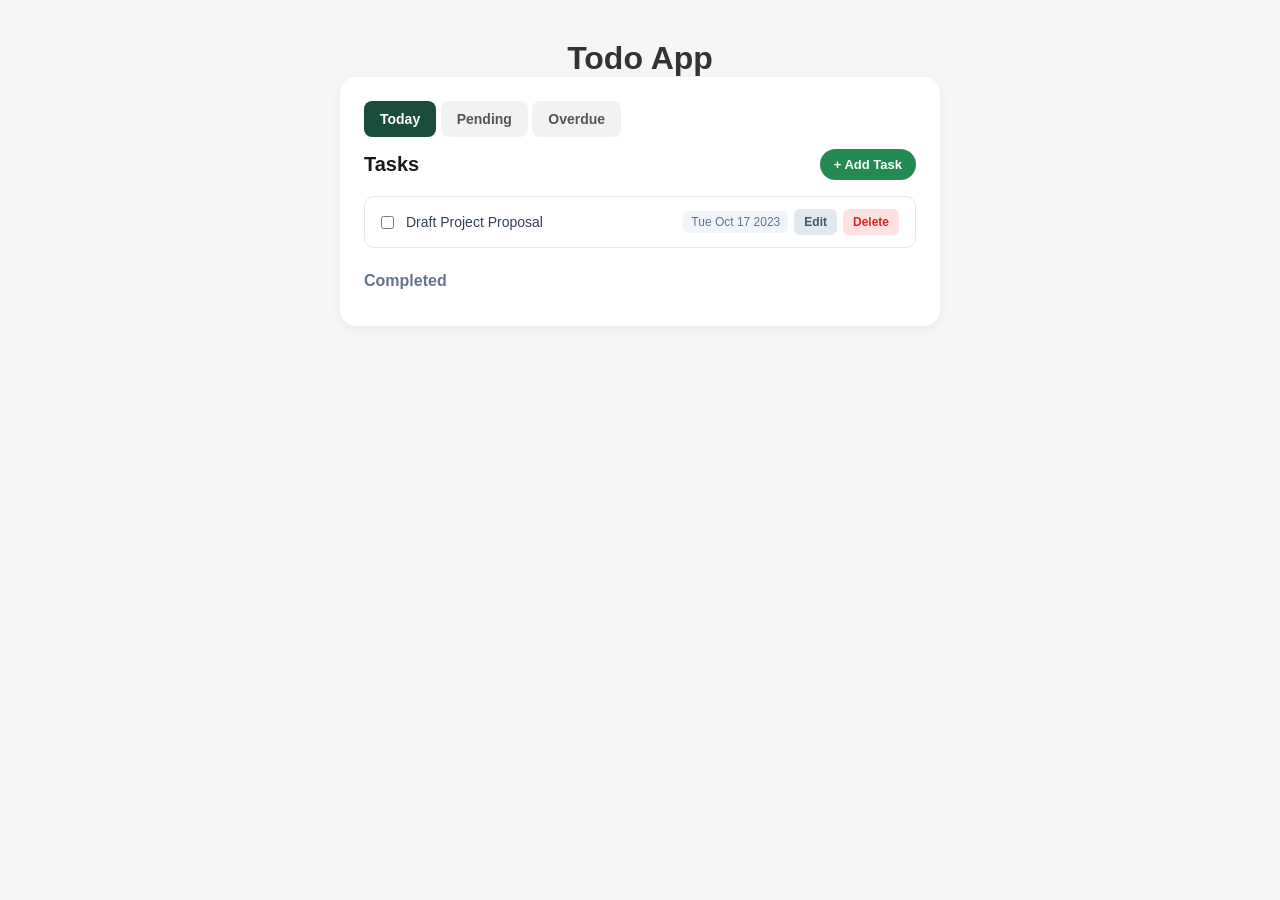
==== index.html @ 11317699 "Todo-App V1" ====
<!DOCTYPE html>
<html lang="en">
<head>
    <meta charset="UTF-8">
    <meta name="viewport" content="width=device-width, initial-scale=1.0">
    <title>To Do & Task Tracker App </title>
    <link rel="stylesheet" href="style.css">
</head>
<body>
    <header> 
        <h1>Todo App</h1>
    </header>
    <main>
        <nav class="filter_tabs">
            <button type="button" class="tab_btn active">Today</button>
            <button type="button" class=" tab_btn">Pending</button>
            <button type="button" class="tab_btn">Overdue</button>
        </nav>
        <section class="tasks_container">
            <div class="tasks_header">
            <h2>Tasks</h2>
            <button type="button" id="add_task_btn">+ Add Task</button>
            </div>
            <ul id="task_list">  
                <li>
                    <input type="checkbox">
                    <span>Draft Project Proposal </span>
                    <time>Tue Oct 17 2023</time>
                    <button type="button" class="edit_btn">Edit</button>
                    <button type="button" class="delete_btn">Delete</button>    
                </li>
            </ul>
        </section>
        <section class="completed_section">
            <h3>Completed</h3>
            <ul id="completed_list">
            </ul>
        </section>
    </main>

</body>
</html>
---- style.css ----
*{
    margin: 0;
    padding: 0;
    box-sizing: border-box;
}

body {
    font-family:'Segoe UI', Tahoma, Geneva, Verdana, sans-serif;
    background-color: #f4f7f6;
    color: #333333;
    display: flex;
    flex-direction: column;
    align-items: center;
    padding: 40px 20px;
}

main{
    background-color: #ffffff;
    width: 100%;
    max-width: 600px;
    border-radius: 16px;
    padding: 24px;
    box-shadow: 0 4px 12px rgba(0, 0, 0, 0.05);
}

.fiter_tabs{
    display:flex;
    gap:12px;
    margin-bottom: 24px;
}

.tab_btn{
    flex: 1; 
    padding: 10px 16px; 
    border: none; 
    border-radius: 8px; 
    background-color: #f1f3f2; 
    color: #555555; 
    font-size: 14px; 
    font-weight: 600; 
    cursor: pointer; 
    transition: all 0.2s ease;
}

.tab_btn.active {
    background-color: #1a4d3a; 
    color: #ffffff; 
}

.tasks_header{
    display: flex;
    justify-content: space-between; /* Başlığı sola, butonu sağa yaslar */
    align-items: center; /* İkisini dikeyde ortalar */
    margin-top: 12px;
    margin-bottom: 16px;
}

.tasks_header h2 {
    font-size: 20px;
    font-weight: 700;
    color: #1a1a1a;
}

#add_task_btn {
    display: flex;
    align-items: center;
    gap: 6px; 
    background-color: #248a52; 
    color: #ffffff; 
    padding: 8px 14px; 
    border: none;
    border-radius: 20px; 
    font-size: 13px;
    font-weight: 600;
    cursor: pointer;
    transition: background-color 0.2s ease;
}

#add_task_btn:hover {
    background-color: #1c6b3f;
}

#task_list li {
    display: flex; 
    align-items: center; 
    padding: 12px 16px; 
    margin-bottom: 10px; 
    background-color: #ffffff; 
    border: 1px solid #e2e8f0; 
    border-radius: 10px; 
    transition: all 0.2s ease;
}
#task_list li span {
    flex: 1; 
    font-size: 14px;
    font-weight: 500;
    color: #334155;
    margin-left: 12px;
}

#task_list li time {
    font-size: 12px;
    color: #64748b;
    background-color: #f1f5f9; 
    padding: 4px 8px;
    border-radius: 6px; 
}

#task_list li button {
    padding: 6px 10px;
    border: none;
    border-radius: 6px;
    font-size: 12px;
    font-weight: 600;
    cursor: pointer;
    margin-left: 6px;
    transition: background-color 0.2s;
}

.edit_btn {
    background-color: #e2e8f0;
    color: #475569;
}

.edit_btn:hover {
    background-color: #cbd5e1;
}

.delete_btn {
    background-color: #fee2e2;
    color: #dc2626;
}

.delete_btn:hover {
    background-color: #fca5a5;
}

.completed_section h3 {
    font-size: 16px;
    font-weight: 600;
    color: #64748b;
    margin-top: 24px;
    margin-bottom: 12px;
}

#completed_list li {
    display: flex;
    align-items: center;
    padding: 10px 16px;
    margin-bottom: 8px;
    background-color: #f8fafc;
    border: 1px solid #e2e8f0;
    border-radius: 10px;
    opacity: 0.6;
}

#completed_list li span {
    flex: 1;
    font-size: 14px;
    color: #94a3b8;
    text-decoration: line-through; 
    margin-left: 12px;
}
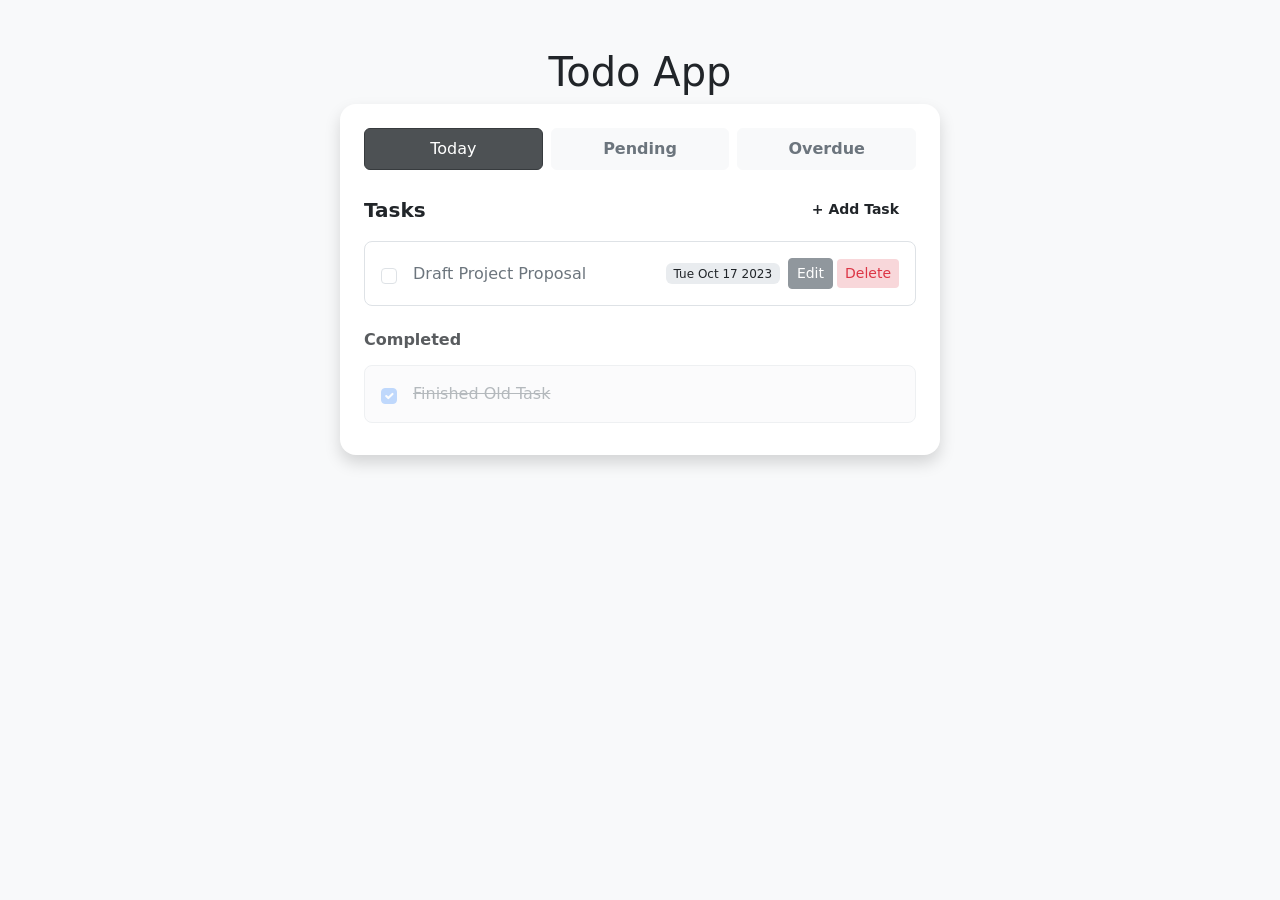
==== commit da0120a2: "Todo-App-V2-(Bootstrap)" ====
--- a/index.html
+++ b/index.html
@@ -4,36 +4,44 @@
     <meta charset="UTF-8">
     <meta name="viewport" content="width=device-width, initial-scale=1.0">
     <title>To Do & Task Tracker App </title>
-    <link rel="stylesheet" href="style.css">
-</head>
-<body>
+    <link rel="stylesheet" href="https://cdn.jsdelivr.net/npm/bootstrap@5.3.8/dist/css/bootstrap.min.css">
+  </head>
+<body class=" bg-light d-flex flex-column align-items-center py-5 px-3">
     <header> 
         <h1>Todo App</h1>
     </header>
-    <main>
-        <nav class="filter_tabs">
-            <button type="button" class="tab_btn active">Today</button>
-            <button type="button" class=" tab_btn">Pending</button>
-            <button type="button" class="tab_btn">Overdue</button>
+    <main class="bg-white w-100 rounded-4 p-4 shadow -sm" style="max-width: 600px;">
+        <nav class="filter_tabs d-flex gap-2 mb-4">
+            <button type="button" class="tab_btn active btn btn-dark w-100 fw- semibold py-2">Today</button>
+            <button type="button" class=" tab_btn btn btn-light text-secondary w-100 fw-semibold py-2">Pending</button>
+            <button type="button" class="tab_btn btn btn-light text-secondary w-100 fw-semibold py-2">Overdue</button>
         </nav>
-        <section class="tasks_container">
-            <div class="tasks_header">
-            <h2>Tasks</h2>
-            <button type="button" id="add_task_btn">+ Add Task</button>
+        <section class="tasks_container mb-4">
+            <div class="tasks_header d-flex justify-content-between align-items-center mb-3">
+            <h2 class="h5 fw-bold m-0">Tasks</h2>
+            <button type="button" id="add_task_btn" class="btn btn-succes rounded-pill btn-sm px-3 fw-semibold">+ Add Task</button>
             </div>
-            <ul id="task_list">  
-                <li>
-                    <input type="checkbox">
-                    <span>Draft Project Proposal </span>
-                    <time>Tue Oct 17 2023</time>
-                    <button type="button" class="edit_btn">Edit</button>
-                    <button type="button" class="delete_btn">Delete</button>    
+            <ul id="task_list" class="list-unstyled p-0">  
+                <li class="d-flex align-items-center p-3 mb-2 border rounded-3 bg-white">
+                    <input type="checkbox" class="form-check-input me-3">
+                    <span class="flex-grow-1 fw-medium text-secondary">Draft Project Proposal </span>
+                    <time class="badge bg-body-secondary text-dark fw-normal me-2">Tue Oct 17 2023</time>
+                    <button type="button" class="edit_btn btn btn-sm btn-secondary opacity-75 me-1">Edit</button>
+                    <button type="button" class="delete_btn btn btn-sm btn-danger text-danger bg-danger-subtle border-0">Delete</button>    
                 </li>
             </ul>
         </section>
-        <section class="completed_section">
-            <h3>Completed</h3>
-            <ul id="completed_list">
+        <section class="completed_section mt-4">
+            <h3 class="h6 text-muted fw-bold mb-3">Completed</h3>
+            <ul id="completed_list" class="list-unstyled p-0 m-0">
+                <li class="d-flex align-items-center p-3 mb-2 border rounded-3 bg-light opacity-50">
+            
+                    <input type="checkbox" class="form-check-input me-3" checked disabled>
+            
+                    <span class="flex-grow-1 text-secondary text-decoration-line-through">Finished Old Task</span>
+            
+                </li>
+                    
             </ul>
         </section>
     </main>
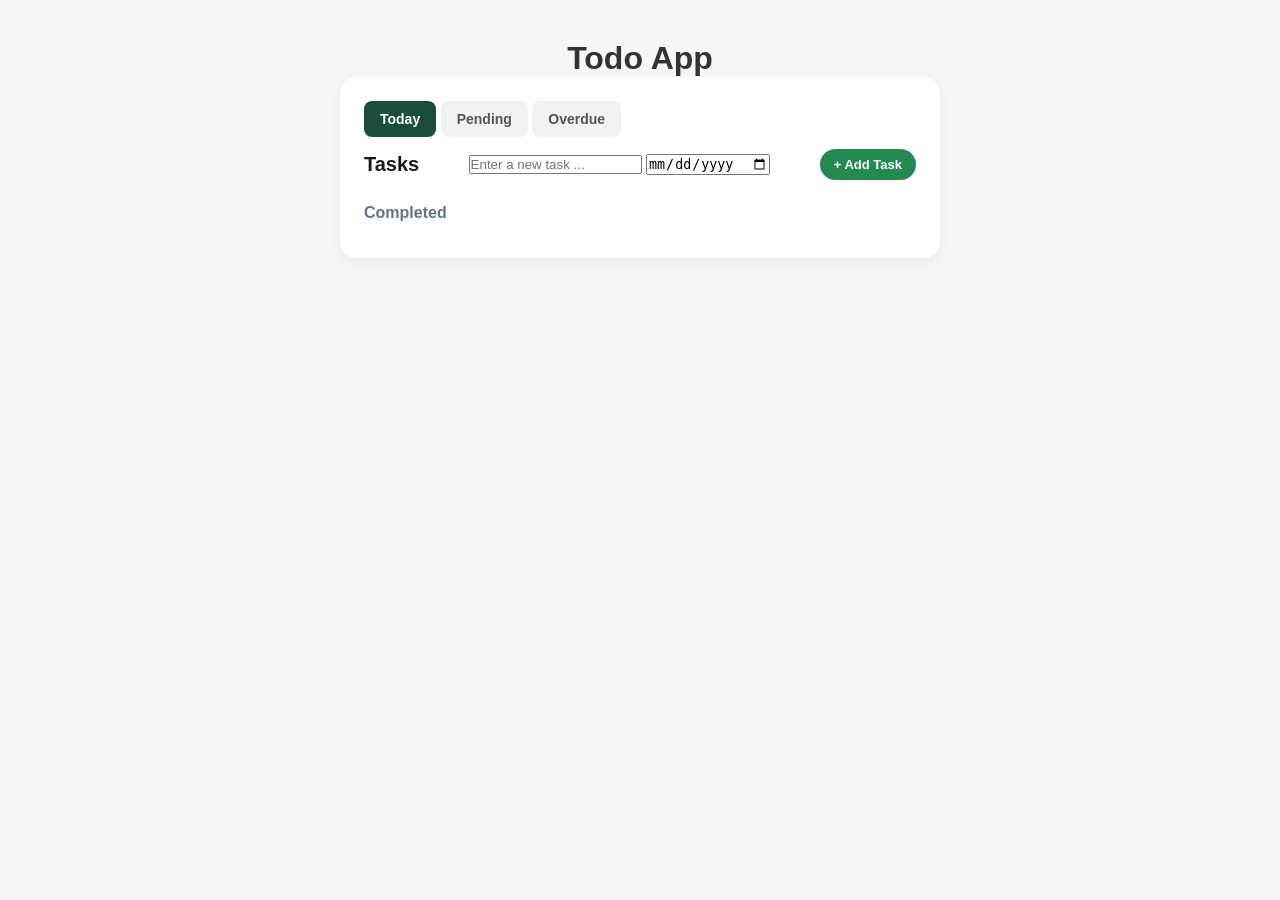
==== commit aa7de70e: "Todo-App-V3JavaScript" ====
--- a/index.html
+++ b/index.html
@@ -4,47 +4,37 @@
     <meta charset="UTF-8">
     <meta name="viewport" content="width=device-width, initial-scale=1.0">
     <title>To Do & Task Tracker App </title>
-    <link rel="stylesheet" href="https://cdn.jsdelivr.net/npm/bootstrap@5.3.8/dist/css/bootstrap.min.css">
-  </head>
-<body class=" bg-light d-flex flex-column align-items-center py-5 px-3">
+    <link rel="stylesheet" href="style.css">
+</head>
+<body>
     <header> 
         <h1>Todo App</h1>
     </header>
-    <main class="bg-white w-100 rounded-4 p-4 shadow -sm" style="max-width: 600px;">
-        <nav class="filter_tabs d-flex gap-2 mb-4">
-            <button type="button" class="tab_btn active btn btn-dark w-100 fw- semibold py-2">Today</button>
-            <button type="button" class=" tab_btn btn btn-light text-secondary w-100 fw-semibold py-2">Pending</button>
-            <button type="button" class="tab_btn btn btn-light text-secondary w-100 fw-semibold py-2">Overdue</button>
+    <main>
+        <nav class="filter_tabs">
+            <button type="button" class="tab_btn active">Today</button>
+            <button type="button" class="tab_btn">Pending</button>
+            <button type="button" class="tab_btn">Overdue</button>
         </nav>
-        <section class="tasks_container mb-4">
-            <div class="tasks_header d-flex justify-content-between align-items-center mb-3">
-            <h2 class="h5 fw-bold m-0">Tasks</h2>
-            <button type="button" id="add_task_btn" class="btn btn-succes rounded-pill btn-sm px-3 fw-semibold">+ Add Task</button>
+        <section class="tasks_container">
+            <div class="tasks_header">
+            <h2>Tasks</h2>
+            <div class="input_group">
+                <input type="text" id="task_input" placeholder="Enter a new task ...">
+                <input type="date" id="task_date">
             </div>
-            <ul id="task_list" class="list-unstyled p-0">  
-                <li class="d-flex align-items-center p-3 mb-2 border rounded-3 bg-white">
-                    <input type="checkbox" class="form-check-input me-3">
-                    <span class="flex-grow-1 fw-medium text-secondary">Draft Project Proposal </span>
-                    <time class="badge bg-body-secondary text-dark fw-normal me-2">Tue Oct 17 2023</time>
-                    <button type="button" class="edit_btn btn btn-sm btn-secondary opacity-75 me-1">Edit</button>
-                    <button type="button" class="delete_btn btn btn-sm btn-danger text-danger bg-danger-subtle border-0">Delete</button>    
-                </li>
+            <button type="button" id="add_task_btn">+ Add Task</button>
+            </div>
+            <ul id="task_list">  
+
             </ul>
         </section>
-        <section class="completed_section mt-4">
-            <h3 class="h6 text-muted fw-bold mb-3">Completed</h3>
-            <ul id="completed_list" class="list-unstyled p-0 m-0">
-                <li class="d-flex align-items-center p-3 mb-2 border rounded-3 bg-light opacity-50">
-            
-                    <input type="checkbox" class="form-check-input me-3" checked disabled>
-            
-                    <span class="flex-grow-1 text-secondary text-decoration-line-through">Finished Old Task</span>
-            
-                </li>
-                    
+        <section class="completed_section">
+            <h3>Completed</h3>
+            <ul id="completed_list">
             </ul>
         </section>
     </main>
-
+    <script src="app.js"></script>
 </body>
 </html>
--- a/style.css
+++ b/style.css
@@ -0,0 +1,163 @@
+*{
+    margin: 0;
+    padding: 0;
+    box-sizing: border-box;
+}
+
+body {
+    font-family:'Segoe UI', Tahoma, Geneva, Verdana, sans-serif;
+    background-color: #f4f7f6;
+    color: #333333;
+    display: flex;
+    flex-direction: column;
+    align-items: center;
+    padding: 40px 20px;
+}
+
+main{
+    background-color: #ffffff;
+    width: 100%;
+    max-width: 600px;
+    border-radius: 16px;
+    padding: 24px;
+    box-shadow: 0 4px 12px rgba(0, 0, 0, 0.05);
+}
+
+.fiter_tabs{
+    display:flex;
+    gap:12px;
+    margin-bottom: 24px;
+}
+
+.tab_btn{
+    flex: 1; 
+    padding: 10px 16px; 
+    border: none; 
+    border-radius: 8px; 
+    background-color: #f1f3f2; 
+    color: #555555; 
+    font-size: 14px; 
+    font-weight: 600; 
+    cursor: pointer; 
+    transition: all 0.2s ease;
+}
+
+.tab_btn.active {
+    background-color: #1a4d3a; 
+    color: #ffffff; 
+}
+
+.tasks_header{
+    display: flex;
+    justify-content: space-between; /* Başlığı sola, butonu sağa yaslar */
+    align-items: center; /* İkisini dikeyde ortalar */
+    margin-top: 12px;
+    margin-bottom: 16px;
+}
+
+.tasks_header h2 {
+    font-size: 20px;
+    font-weight: 700;
+    color: #1a1a1a;
+}
+
+#add_task_btn {
+    display: flex;
+    align-items: center;
+    gap: 6px; 
+    background-color: #248a52; 
+    color: #ffffff; 
+    padding: 8px 14px; 
+    border: none;
+    border-radius: 20px; 
+    font-size: 13px;
+    font-weight: 600;
+    cursor: pointer;
+    transition: background-color 0.2s ease;
+}
+
+#add_task_btn:hover {
+    background-color: #1c6b3f;
+}
+
+#task_list li {
+    display: flex; 
+    align-items: center; 
+    padding: 12px 16px; 
+    margin-bottom: 10px; 
+    background-color: #ffffff; 
+    border: 1px solid #e2e8f0; 
+    border-radius: 10px; 
+    transition: all 0.2s ease;
+}
+#task_list li span {
+    flex: 1; 
+    font-size: 14px;
+    font-weight: 500;
+    color: #334155;
+    margin-left: 12px;
+}
+
+#task_list li time {
+    font-size: 12px;
+    color: #64748b;
+    background-color: #f1f5f9; 
+    padding: 4px 8px;
+    border-radius: 6px; 
+}
+
+#task_list li button {
+    padding: 6px 10px;
+    border: none;
+    border-radius: 6px;
+    font-size: 12px;
+    font-weight: 600;
+    cursor: pointer;
+    margin-left: 6px;
+    transition: background-color 0.2s;
+}
+
+.edit_btn {
+    background-color: #e2e8f0;
+    color: #475569;
+}
+
+.edit_btn:hover {
+    background-color: #cbd5e1;
+}
+
+.delete_btn {
+    background-color: #fee2e2;
+    color: #dc2626;
+}
+
+.delete_btn:hover {
+    background-color: #fca5a5;
+}
+
+.completed_section h3 {
+    font-size: 16px;
+    font-weight: 600;
+    color: #64748b;
+    margin-top: 24px;
+    margin-bottom: 12px;
+}
+
+#completed_list li {
+    display: flex;
+    align-items: center;
+    padding: 10px 16px;
+    margin-bottom: 8px;
+    background-color: #f8fafc;
+    border: 1px solid #e2e8f0;
+    border-radius: 10px;
+    opacity: 0.6;
+}
+
+#completed_list li span {
+    flex: 1;
+    font-size: 14px;
+    color: #94a3b8;
+    text-decoration: line-through; 
+    margin-left: 12px;
+}
